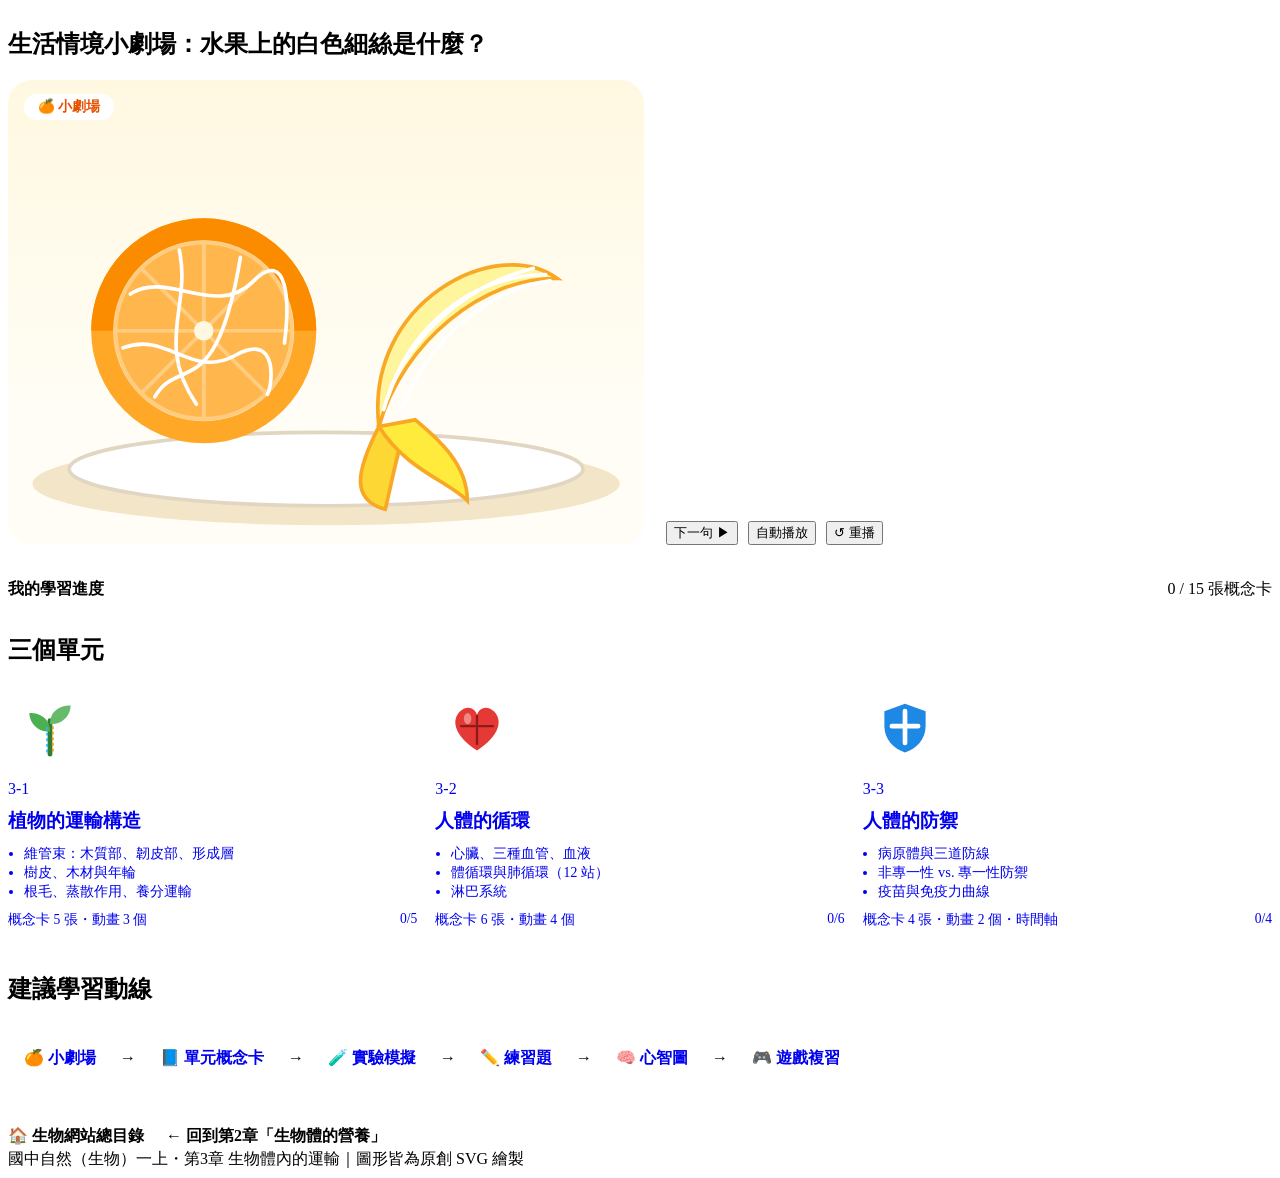
==== index.html @ ea19bff1 "Add files via upload" ====
<!DOCTYPE html>
<html lang="zh-Hant">
<head>
<meta charset="UTF-8">
<meta name="viewport" content="width=device-width, initial-scale=1">
<title>第3章 生物體內的運輸｜互動學習網站</title>
<link rel="stylesheet" href="css/style.css">
<script src="https://batyunching.github.io/bio/js/account.js" data-chapter="ch3" data-prefix="ch3."></script>
<style>
  /* ---------- 小劇場 ---------- */
  .theater{ display:grid; grid-template-columns:1.05fr 1fr; gap:22px; align-items:stretch; }
  @media (max-width:860px){ .theater{ grid-template-columns:1fr; } }
  .stage{
    background:linear-gradient(180deg,#FFF8E1 0%,#FFFDF5 70%); border-radius:24px; position:relative;
    box-shadow:var(--shadow); overflow:hidden; min-height:360px; display:flex; align-items:center; justify-content:center;
  }
  .stage svg.scene{ width:100%; height:auto; display:block; }
  .stage .label{ position:absolute; left:16px; top:14px; background:#fff; border-radius:999px; padding:4px 14px; font-weight:900; color:#E65100; box-shadow:var(--shadow); font-size:.85rem; }
  .strand{ stroke:#FFFFFF; stroke-width:3; fill:none; stroke-linecap:round; transition:stroke .6s, stroke-width .6s; }
  .reveal .strand{ stroke:#29B6F6; stroke-width:4.5; filter:drop-shadow(0 0 4px rgba(41,182,246,.8)); }
  .vb-tag{ opacity:0; transition:opacity .6s .3s; }
  .reveal .vb-tag{ opacity:1; }
  .float{ animation:float 3s ease-in-out infinite; transform-box:fill-box; transform-origin:center; }
  @keyframes float{ 50%{ transform:translateY(-6px); } }

  .dialog{ display:flex; flex-direction:column; gap:12px; }
  .lines{ flex:1; display:flex; flex-direction:column; gap:12px; min-height:300px; }
  .line{ display:flex; gap:10px; align-items:flex-end; animation:pop .35s ease both; }
  .line.right{ flex-direction:row-reverse; }
  .line .who{ flex:0 0 auto; text-align:center; font-size:.7rem; font-weight:700; color:var(--c-muted); }
  .line .who svg{ display:block; }
  .bubble{ background:#fff; border-radius:18px; padding:12px 16px; box-shadow:var(--shadow); max-width:80%; position:relative; }
  .line.right .bubble{ background:#FFF3E0; }
  .line.drop .bubble{ background:#E1F5FE; border:2px solid #29B6F6; }
  .bubble b{ color:#0277BD; font-size:1.15em; }
  @keyframes pop{ from{ opacity:0; transform:translateY(12px) scale(.96);} to{ opacity:1; transform:none; } }
  .dialog-ctrl{ display:flex; gap:10px; flex-wrap:wrap; }

  /* ---------- 單元卡 ---------- */
  .units{ display:grid; grid-template-columns:repeat(3,1fr); gap:18px; }
  @media (max-width:900px){ .units{ grid-template-columns:1fr; } }
  .unit-card{ border-top:8px solid var(--u); display:flex; flex-direction:column; gap:10px; text-decoration:none; transition:transform .2s; }
  .unit-card:hover{ transform:translateY(-4px); }
  .unit-card .icon{ width:84px; height:84px; border-radius:22px; background:var(--u-l); display:flex; align-items:center; justify-content:center; }
  .unit-card h3{ margin:0; color:var(--u-d); }
  .unit-card .tag{ align-self:flex-start; }
  .unit-card ul{ margin:0; padding-left:1.1em; color:var(--c-muted); font-size:.9rem; }
  .unit-card .meta{ display:flex; justify-content:space-between; font-size:.85rem; color:var(--c-muted); }

  .overall{ display:flex; align-items:center; gap:16px; flex-wrap:wrap; }
  .overall .progress{ flex:1; min-width:200px; height:20px; }
  .overall .progress > span{ background:linear-gradient(90deg,var(--c-plant),var(--c-blood),var(--c-defense)); }

  .path{ display:flex; gap:8px; flex-wrap:wrap; align-items:center; }
  .path a{ text-decoration:none; background:#fff; border:2px solid var(--c-line); border-radius:16px; padding:10px 16px; font-weight:700; min-height:48px; display:flex; align-items:center; gap:6px; }
  .path a:hover{ border-color:var(--c-text); }
  .path .arrow{ color:var(--c-muted); font-weight:900; }
  section{ margin-top:34px; }
  .sec-title{ display:flex; align-items:center; gap:10px; }
  .ch2-link{ display:inline-flex; align-items:center; gap:6px; color:var(--c-muted); font-weight:700; text-decoration:none; border-bottom:2px dashed var(--c-line); padding-bottom:2px; }
</style>
</head>
<body data-page="home" data-root="./">

<main class="wrap">

  <!-- ===== 小劇場 ===== -->
  <section style="margin-top:0">
    <div class="sec-title"><h1>生活情境小劇場：水果上的白色細絲是什麼？</h1></div>
    <div class="theater">
      <div class="stage" id="stage">
        <span class="label">🍊 小劇場</span>
        <svg class="scene" viewBox="0 0 520 380" role="img" aria-label="剝開的橘子與香蕉，表面有白色細絲">
          <!-- 桌面 -->
          <ellipse cx="260" cy="330" rx="240" ry="34" fill="#F3E5C8"/>
          <!-- 盤子 -->
          <ellipse cx="260" cy="318" rx="210" ry="30" fill="#fff" stroke="#E0D6C2" stroke-width="3"/>

          <!-- 橘子（剝開一半） -->
          <g transform="translate(160 205)">
            <circle r="92" fill="#FFA726"/>
            <path d="M-92 0 a92 92 0 0 1 184 0 z" fill="#FB8C00"/>
            <circle r="74" fill="#FFE0B2"/>
            <!-- 果瓣 -->
            <g stroke="#FFCC80" stroke-width="3" fill="#FFB74D">
              <path d="M0 0 L0 -72 A72 72 0 0 1 51 -51 Z"/>
              <path d="M0 0 L51 -51 A72 72 0 0 1 72 0 Z"/>
              <path d="M0 0 L72 0 A72 72 0 0 1 51 51 Z"/>
              <path d="M0 0 L51 51 A72 72 0 0 1 0 72 Z"/>
              <path d="M0 0 L0 72 A72 72 0 0 1 -51 51 Z"/>
              <path d="M0 0 L-51 51 A72 72 0 0 1 -72 0 Z"/>
              <path d="M0 0 L-72 0 A72 72 0 0 1 -51 -51 Z"/>
              <path d="M0 0 L-51 -51 A72 72 0 0 1 0 -72 Z"/>
            </g>
            <!-- 白色細絲（維管束） -->
            <path class="strand" d="M-60 -30 C-30 -50 10 -10 40 -40 S70 -20 66 10"/>
            <path class="strand" d="M-66 14 C-30 0 -10 40 26 20 S56 46 52 52"/>
            <path class="strand" d="M-40 54 C-20 20 10 60 30 -60"/>
            <path class="strand" d="M-20 -66 C-10 -20 -40 10 -6 60"/>
            <circle r="8" fill="#FFF8E1"/>
          </g>

          <!-- 香蕉（剝開） -->
          <g transform="translate(370 230) rotate(-18)">
            <path d="M-80 30 C-60 -70 60 -90 96 -40 C40 -60 -40 -30 -80 30 Z" fill="#FFF59D" stroke="#F9A825" stroke-width="3"/>
            <!-- 果皮 -->
            <path d="M-80 30 C-110 60 -120 80 -96 96 C-80 70 -70 50 -60 40 Z" fill="#FDD835" stroke="#F9A825" stroke-width="3"/>
            <path d="M-80 30 C-70 70 -40 90 -30 110 C-20 80 -40 50 -50 34 Z" fill="#FFEB3B" stroke="#F9A825" stroke-width="3"/>
            <!-- 香蕉絲 -->
            <path class="strand" d="M-66 10 C-30 -40 30 -64 88 -46"/>
            <path class="strand" d="M-58 22 C-20 -24 40 -50 90 -40"/>
            <path class="strand" d="M-72 18 C-40 -30 20 -58 80 -54"/>
          </g>

          <!-- 標籤：維管束 -->
          <g class="vb-tag">
            <rect x="170" y="22" width="180" height="46" rx="23" fill="#0277BD"/>
            <text x="260" y="53" text-anchor="middle" font-size="24" font-weight="900" fill="#fff">維管束！</text>
            <path d="M200 68 L170 120" stroke="#0277BD" stroke-width="3" stroke-dasharray="6 5"/>
            <path d="M330 68 L380 150" stroke="#0277BD" stroke-width="3" stroke-dasharray="6 5"/>
          </g>
        </svg>
      </div>

      <div class="dialog card">
        <div class="lines" id="lines" aria-live="polite"></div>
        <div class="dialog-ctrl">
          <button class="btn" id="btnNext">下一句 ▶</button>
          <button class="btn ghost" id="btnAuto">自動播放</button>
          <button class="btn ghost" id="btnReplay">↺ 重播</button>
        </div>
      </div>
    </div>
  </section>

  <!-- ===== 學習進度 ===== -->
  <section>
    <div class="card overall">
      <strong>我的學習進度</strong>
      <div class="progress" aria-label="全章概念卡完成度"><span id="pAll"></span></div>
      <span id="pAllText">0 / 15 張概念卡</span>
    </div>
  </section>

  <!-- ===== 單元入口 ===== -->
  <section>
    <h2>三個單元</h2>
    <div class="units">
      <a class="card unit-card unit-31" href="unit3-1.html">
        <div class="icon">
          <svg viewBox="0 0 64 64" width="60" height="60" aria-hidden="true">
            <path d="M32 60 V24" stroke="#2E7D32" stroke-width="5" stroke-linecap="round"/>
            <path d="M32 36 C16 36 10 24 10 16 C22 16 32 22 32 36Z" fill="#4CAF50"/>
            <path d="M32 28 C48 28 54 16 54 8 C42 8 32 14 32 28Z" fill="#66BB6A"/>
            <path d="M29 58 V30" stroke="#29B6F6" stroke-width="2" stroke-dasharray="3 3"/>
            <path d="M35 30 V58" stroke="#FF9800" stroke-width="2" stroke-dasharray="3 3"/>
          </svg>
        </div>
        <span class="tag">3-1</span>
        <h3>植物的運輸構造</h3>
        <ul><li>維管束：木質部、韌皮部、形成層</li><li>樹皮、木材與年輪</li><li>根毛、蒸散作用、養分運輸</li></ul>
        <div class="meta"><span>概念卡 5 張・動畫 3 個</span><span id="p31t">0/5</span></div>
        <div class="progress"><span id="p31"></span></div>
      </a>

      <a class="card unit-card unit-32" href="unit3-2.html">
        <div class="icon">
          <svg viewBox="0 0 64 64" width="60" height="60" aria-hidden="true">
            <path d="M32 56 C8 40 4 24 14 14 C22 7 30 11 32 18 C34 11 42 7 50 14 C60 24 56 40 32 56Z" fill="#E53935"/>
            <path d="M32 18 V50" stroke="#8E1B1B" stroke-width="2.5"/>
            <path d="M14 30 H50" stroke="#8E1B1B" stroke-width="2.5"/>
            <ellipse cx="22" cy="22" rx="4" ry="6" fill="#fff" opacity=".4"/>
          </svg>
        </div>
        <span class="tag">3-2</span>
        <h3>人體的循環</h3>
        <ul><li>心臟、三種血管、血液</li><li>體循環與肺循環（12 站）</li><li>淋巴系統</li></ul>
        <div class="meta"><span>概念卡 6 張・動畫 4 個</span><span id="p32t">0/6</span></div>
        <div class="progress"><span id="p32"></span></div>
      </a>

      <a class="card unit-card unit-33" href="unit3-3.html">
        <div class="icon">
          <svg viewBox="0 0 64 64" width="60" height="60" aria-hidden="true">
            <path d="M32 6 L54 14 V30 C54 44 44 54 32 58 C20 54 10 44 10 30 V14Z" fill="#1E88E5"/>
            <path d="M32 14 V48 M18 30 H46" stroke="#fff" stroke-width="5" stroke-linecap="round"/>
          </svg>
        </div>
        <span class="tag">3-3</span>
        <h3>人體的防禦</h3>
        <ul><li>病原體與三道防線</li><li>非專一性 vs. 專一性防禦</li><li>疫苗與免疫力曲線</li></ul>
        <div class="meta"><span>概念卡 4 張・動畫 2 個・時間軸</span><span id="p33t">0/4</span></div>
        <div class="progress"><span id="p33"></span></div>
      </a>
    </div>
  </section>

  <!-- ===== 學習動線 ===== -->
  <section>
    <h2>建議學習動線</h2>
    <div class="path">
      <a href="#">🍊 小劇場</a><span class="arrow">→</span>
      <a href="unit3-1.html">📘 單元概念卡</a><span class="arrow">→</span>
      <a href="lab.html">🧪 實驗模擬</a><span class="arrow">→</span>
      <a href="quiz.html">✏️ 練習題</a><span class="arrow">→</span>
      <a href="mindmap.html">🧠 心智圖</a><span class="arrow">→</span>
      <a href="games/index.html">🎮 遊戲複習</a>
    </div>
  </section>

  <section class="secondary">
    <a class="ch2-link" href="https://batyunching.github.io/bio/">🏠 生物網站總目錄</a>
    <a class="ch2-link" id="ch2Link" href="#" style="margin-left:18px">← 回到第2章「生物體的營養」</a>
  </section>
</main>

<div class="footer">國中自然（生物）一上・第3章 生物體內的運輸｜圖形皆為原創 SVG 繪製</div>

<script src="js/common.js"></script>
<script>
(function(){
  var M = CH3.mascots;
  // 原創學生角色
  function kid(color, hair, size){
    size = size || 52;
    return '<svg viewBox="0 0 64 64" width="'+size+'" height="'+size+'" aria-hidden="true">' +
      '<circle cx="32" cy="34" r="22" fill="#FFE0BD"/>' +
      '<path d="'+hair+'" fill="'+color+'"/>' +
      '<circle cx="25" cy="36" r="2.6" fill="#1B2A3A"/><circle cx="39" cy="36" r="2.6" fill="#1B2A3A"/>' +
      '<path d="M27 44 q5 4 10 0" stroke="#1B2A3A" stroke-width="2.2" fill="none" stroke-linecap="round"/>' +
      '<circle cx="20" cy="42" r="3" fill="#FF8A80" opacity=".5"/><circle cx="44" cy="42" r="3" fill="#FF8A80" opacity=".5"/>' +
      '</svg>';
  }
  var CAST = {
    qing: { name:'小晴', side:'left',  face: kid('#5D4037','M10 32 C10 12 54 12 54 32 C50 22 40 18 32 22 C24 18 14 22 10 32Z M8 30 C6 46 12 54 14 56 L16 34Z M56 30 C58 46 52 54 50 56 L48 34Z') },
    zhe:  { name:'阿哲', side:'right', face: kid('#212121','M10 30 C12 10 52 10 54 30 C46 20 38 24 32 18 C26 24 18 20 10 30Z') },
    drop: { name:'小水滴', side:'left', face: M.drop(52), cls:'drop' }
  };
  var SCRIPT = [
    ['qing','好多水果喔！我們一起吃吧～'],
    ['zhe','剝橘子最麻煩的就是這些白白的細絲，我每次都要一條一條撕掉。'],
    ['qing','我媽說橘子上的細絲含有纖維和營養，不要撕掉比較好喔！'],
    ['zhe','那我改吃香蕉好了……咦？香蕉上也有苦苦澀澀的絲！'],
    ['drop','很多水果上都有這些細絲喔！它們對水果的生長發育非常重要。'],
    ['drop','不只水果，葉片和花瓣上的紋路也藏著這種「管道」。它的名字叫做 <b>維管束</b>！'],
    ['drop','它到底怎麼運送水分和養分呢？一起進入 <b>3-1 植物的運輸構造</b> 找答案吧！']
  ];
  var linesEl = document.getElementById('lines'), stage = document.getElementById('stage');
  var idx = 0, timer = null;
  var btnNext = document.getElementById('btnNext'), btnAuto = document.getElementById('btnAuto');

  function show(){
    if(idx >= SCRIPT.length) return;
    var s = SCRIPT[idx], c = CAST[s[0]];
    var div = document.createElement('div');
    div.className = 'line ' + c.side + (c.cls ? ' ' + c.cls : '');
    div.innerHTML = '<div class="who">'+c.face+c.name+'</div><div class="bubble">'+s[1]+'</div>';
    linesEl.appendChild(div);
    // 只保留最近 4 句，避免版面過長
    while(linesEl.children.length > 4) linesEl.removeChild(linesEl.firstChild);
    if(idx === 5) stage.classList.add('reveal');
    idx++;
    if(idx >= SCRIPT.length){
      stopAuto();
      btnNext.textContent = '進入 3-1 ▶';
    }
  }
  function stopAuto(){ clearInterval(timer); timer = null; btnAuto.textContent = '自動播放'; }
  btnNext.addEventListener('click', function(){
    if(idx >= SCRIPT.length){ location.href = 'unit3-1.html'; return; }
    stopAuto(); show();
  });
  btnAuto.addEventListener('click', function(){
    if(timer){ stopAuto(); return; }
    if(idx >= SCRIPT.length) replay();
    btnAuto.textContent = '⏸ 暫停';
    show(); timer = setInterval(show, 2600);
  });
  function replay(){
    stopAuto(); idx = 0; linesEl.innerHTML = ''; stage.classList.remove('reveal');
    btnNext.textContent = '下一句 ▶'; show();
  }
  document.getElementById('btnReplay').addEventListener('click', replay);
  show();

  // 進度
  function bar(id, p){
    var pct = p.total ? Math.round(p.done / p.total * 100) : 0;
    document.getElementById(id).style.width = pct + '%';
    var t = document.getElementById(id + 't'); if(t) t.textContent = p.done + '/' + p.total;
  }
  setTimeout(function(){
    bar('p31', CH3.progress.unit('3-1'));
    bar('p32', CH3.progress.unit('3-2'));
    bar('p33', CH3.progress.unit('3-3'));
    var all = CH3.progress.total();
    document.getElementById('pAll').style.width = (all.total ? Math.round(all.done/all.total*100) : 0) + '%';
    document.getElementById('pAllText').textContent = all.done + ' / ' + all.total + ' 張概念卡';
  }, 200);

  document.getElementById('ch2Link').href = CH3.CH2_URL;
})();
</script>
</body>
</html>
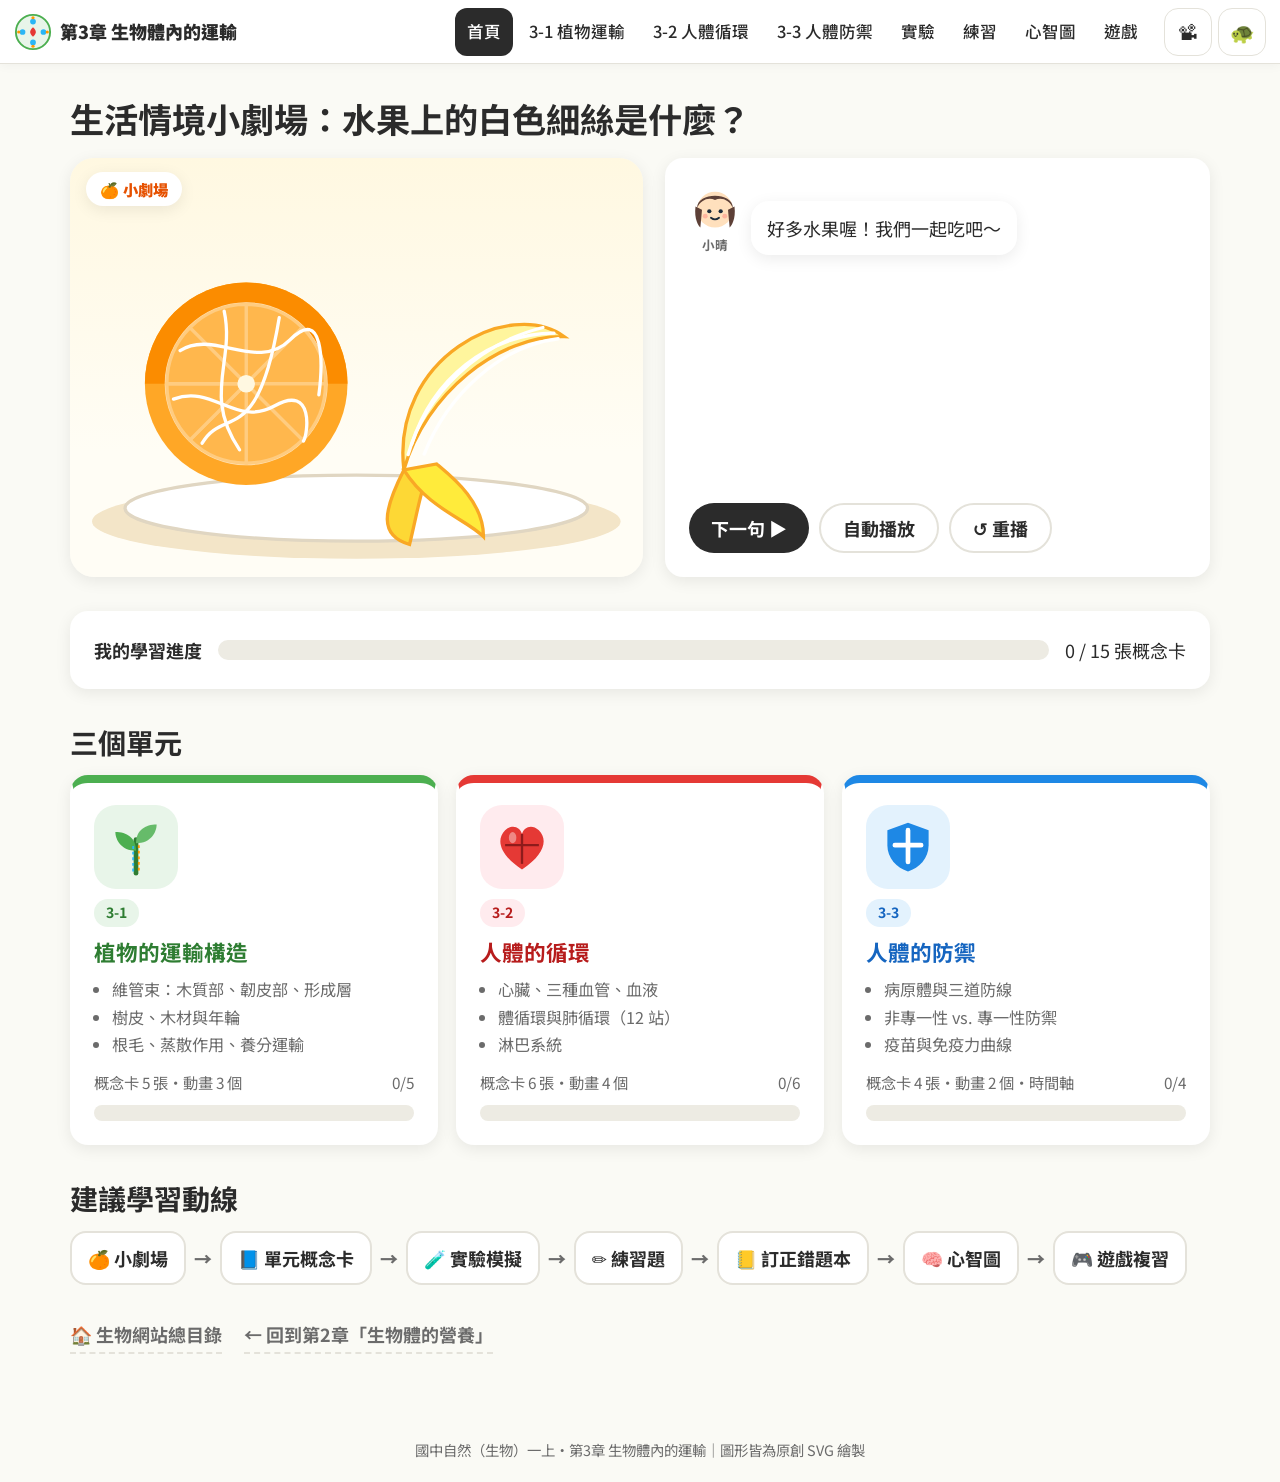
==== commit 46084262: "Add files via upload" ====
--- a/index.html
+++ b/index.html
@@ -203,6 +203,7 @@
       <a href="unit3-1.html">📘 單元概念卡</a><span class="arrow">→</span>
       <a href="lab.html">🧪 實驗模擬</a><span class="arrow">→</span>
       <a href="quiz.html">✏️ 練習題</a><span class="arrow">→</span>
+      <a href="wrongbook.html">📒 訂正錯題本</a><span class="arrow">→</span>
       <a href="mindmap.html">🧠 心智圖</a><span class="arrow">→</span>
       <a href="games/index.html">🎮 遊戲複習</a>
     </div>
--- a/css/style.css
+++ b/css/style.css
@@ -0,0 +1,269 @@
+/* =========================================================
+   第3章 生物體內的運輸 — 共用樣式
+   ========================================================= */
+@import url('https://fonts.googleapis.com/css2?family=Noto+Sans+TC:wght@400;500;700;900&display=swap');
+
+:root{
+  --c-plant:#4CAF50;   --c-plant-l:#E8F5E9; --c-plant-d:#2E7D32;
+  --c-blood:#E53935;   --c-blood-l:#FFEBEE; --c-blood-d:#B71C1C;
+  --c-defense:#1E88E5; --c-defense-l:#E3F2FD; --c-defense-d:#1565C0;
+  --c-water:#29B6F6;   --c-food:#FF9800;
+  --c-oxy:#E53935;     --c-deoxy:#8E1B1B;
+  --c-bg:#FAFAF5;      --c-card:#FFFFFF;
+  --c-text:#2B2B2B;    --c-muted:#6B6B6B; --c-line:#E4E2DA;
+  --c-ok:#2E7D32;      --c-ng:#C62828;
+  --radius:18px; --shadow:0 4px 16px rgba(0,0,0,.08);
+  --fs:18px; --nav-h:64px;
+  --font:'Noto Sans TC','PingFang TC','Microsoft JhengHei','Heiti TC',system-ui,sans-serif;
+}
+html.projector{ --fs:23.4px; }      /* 18px × 1.3 */
+html.projector .secondary{ display:none !important; }
+
+*{ box-sizing:border-box; }
+html{ font-size:var(--fs); }
+body{
+  margin:0; font-family:var(--font); color:var(--c-text);
+  background:var(--c-bg); line-height:1.7;
+  padding-top:var(--nav-h);
+}
+h1,h2,h3{ line-height:1.35; margin:.2em 0 .5em; }
+h1{ font-size:1.9rem; } h2{ font-size:1.56rem; } h3{ font-size:1.2rem; }
+a{ color:inherit; }
+img,svg{ max-width:100%; }
+.wrap{ max-width:1180px; margin:0 auto; padding:24px 20px 64px; }
+
+/* ---------- 減少動態 ---------- */
+html.reduce-motion *, html.reduce-motion *::before, html.reduce-motion *::after{
+  animation-duration:.001s !important; animation-iteration-count:1 !important;
+  transition-duration:.001s !important;
+}
+@media (prefers-reduced-motion: reduce){
+  html:not(.allow-motion) *{ animation-duration:.001s !important; transition-duration:.001s !important; }
+}
+
+/* ---------- 頂部導覽列 ---------- */
+.topnav{
+  position:fixed; inset:0 0 auto 0; height:var(--nav-h); z-index:100;
+  background:#fff; border-bottom:1px solid var(--c-line);
+  display:flex; align-items:center; gap:8px; padding:0 14px;
+  box-shadow:0 2px 10px rgba(0,0,0,.04);
+}
+.topnav .brand{ display:flex; align-items:center; gap:8px; font-weight:900; text-decoration:none; white-space:nowrap; font-size:1rem; }
+.topnav .brand svg{ width:38px; height:38px; }
+.topnav .links{ display:flex; gap:4px; margin-left:auto; align-items:center; }
+.topnav .links a{
+  text-decoration:none; padding:8px 12px; border-radius:12px; font-weight:500;
+  min-height:48px; display:flex; align-items:center; font-size:.92rem; white-space:nowrap;
+}
+.topnav .links a:hover{ background:#F1F0EA; }
+.topnav .links a.active{ background:var(--c-text); color:#fff; }
+.topnav .links a[data-unit="3-1"].active{ background:var(--c-plant); }
+.topnav .links a[data-unit="3-2"].active{ background:var(--c-blood); }
+.topnav .links a[data-unit="3-3"].active{ background:var(--c-defense); }
+.topnav .tools{ display:flex; gap:6px; margin-left:6px; }
+.icon-btn{
+  min-width:48px; min-height:48px; border-radius:14px; border:1px solid var(--c-line);
+  background:#fff; cursor:pointer; font-size:1.1rem; display:flex; align-items:center; justify-content:center;
+  font-family:inherit; color:inherit;
+}
+.icon-btn[aria-pressed="true"]{ background:var(--c-text); color:#fff; border-color:var(--c-text); }
+.hamburger{ display:none; }
+@media (max-width:1100px){
+  .hamburger{ display:flex; margin-left:auto; }
+  .topnav .links{
+    position:fixed; top:var(--nav-h); right:0; left:0; flex-direction:column; align-items:stretch;
+    background:#fff; padding:10px; border-bottom:1px solid var(--c-line);
+    box-shadow:var(--shadow); display:none; margin:0;
+  }
+  .topnav.open .links{ display:flex; }
+  .topnav .links a{ font-size:1rem; }
+}
+
+/* ---------- 按鈕 ---------- */
+.btn{
+  display:inline-flex; align-items:center; justify-content:center; gap:8px;
+  min-height:48px; min-width:48px; padding:10px 22px; border-radius:999px;
+  border:none; cursor:pointer; font-family:inherit; font-size:1rem; font-weight:700;
+  background:var(--c-text); color:#fff; text-decoration:none; transition:transform .15s, box-shadow .15s;
+}
+.btn:hover{ transform:translateY(-2px); box-shadow:var(--shadow); }
+.btn:active{ transform:translateY(0); }
+.btn.ghost{ background:#fff; color:var(--c-text); border:2px solid var(--c-line); }
+.btn.plant{ background:var(--c-plant); } .btn.blood{ background:var(--c-blood); } .btn.defense{ background:var(--c-defense); }
+.btn:disabled{ opacity:.45; cursor:not-allowed; transform:none; box-shadow:none; }
+
+/* ---------- 卡片 ---------- */
+.card{
+  background:var(--c-card); border-radius:var(--radius); box-shadow:var(--shadow);
+  padding:22px; border:2px solid transparent;
+}
+.unit-31{ --u:var(--c-plant); --u-l:var(--c-plant-l); --u-d:var(--c-plant-d); }
+.unit-32{ --u:var(--c-blood); --u-l:var(--c-blood-l); --u-d:var(--c-blood-d); }
+.unit-33{ --u:var(--c-defense); --u-l:var(--c-defense-l); --u-d:var(--c-defense-d); }
+.tag{
+  display:inline-block; padding:2px 12px; border-radius:999px; font-size:.78rem; font-weight:700;
+  background:var(--u-l,#eee); color:var(--u-d,#333);
+}
+.kw{ color:var(--u-d,#333); font-weight:700; }
+
+/* ---------- 進度條 ---------- */
+.progress{ height:16px; background:#EDEBE3; border-radius:999px; overflow:hidden; }
+.progress > span{ display:block; height:100%; width:0; border-radius:999px; background:var(--u,var(--c-text)); transition:width .8s ease; }
+
+/* ---------- 共用：頁首橫幅 ---------- */
+.page-hero{ border-radius:24px; padding:28px; color:#fff; background:var(--u,#444); margin-bottom:24px; position:relative; overflow:hidden; }
+.page-hero p{ margin:0; opacity:.95; }
+
+/* ---------- 建置中佔位 ---------- */
+.coming{ text-align:center; padding:40px 20px; }
+.coming ul{ text-align:left; display:inline-block; margin:10px auto 0; }
+
+/* ---------- 頁尾 ---------- */
+.footer{ text-align:center; color:var(--c-muted); font-size:.8rem; padding:20px; }
+
+/* ---------- 提示框 ---------- */
+.toast{
+  position:fixed; left:50%; bottom:28px; transform:translateX(-50%) translateY(120%);
+  background:#2B2B2B; color:#fff; padding:12px 22px; border-radius:999px; z-index:200;
+  transition:transform .3s; font-weight:500; max-width:90vw;
+}
+.toast.show{ transform:translateX(-50%) translateY(0); }
+
+/* ---------- 色盲友善標記 ---------- */
+.sym-water::before{ content:"▲ "; } .sym-food::before{ content:"● "; }
+.sym-oxy::before{ content:"O₂+ "; } .sym-deoxy::before{ content:"O₂− "; }
+
+.visually-hidden{ position:absolute !important; width:1px; height:1px; overflow:hidden; clip:rect(0 0 0 0); }
+
+/* =========================================================
+   單元頁（第2階段）
+   ========================================================= */
+.unit-hero{ display:flex; align-items:center; gap:22px; flex-wrap:wrap; }
+.unit-hero .txt{ flex:1; min-width:240px; }
+.unit-hero .mini{ background:rgba(255,255,255,.22); border-radius:16px; padding:12px 16px; min-width:220px; }
+.unit-hero .mini .progress{ background:rgba(255,255,255,.35); height:12px; margin-top:6px; }
+.unit-hero .mini .progress > span{ background:#fff; }
+.toc{ display:flex; gap:8px; flex-wrap:wrap; margin:0 0 8px; }
+.toc a{ text-decoration:none; padding:6px 14px; border-radius:999px; background:#fff; border:2px solid var(--c-line); font-weight:700; font-size:.85rem; min-height:40px; display:inline-flex; align-items:center; }
+.toc a:hover{ border-color:var(--u); color:var(--u-d); }
+
+.block-title{ display:flex; align-items:center; gap:10px; margin:36px 0 14px; scroll-margin-top:calc(var(--nav-h) + 12px); }
+.block-title .num{ width:40px; height:40px; border-radius:12px; background:var(--u); color:#fff; display:flex; align-items:center; justify-content:center; font-weight:900; flex:0 0 auto; }
+.block-title h2{ margin:0; font-size:1.35rem; }
+.block-title .kind{ font-size:.75rem; font-weight:700; color:var(--u-d); background:var(--u-l); padding:2px 10px; border-radius:999px; }
+
+/* ---------- 翻面概念卡 ---------- */
+.cards{ display:grid; grid-template-columns:repeat(auto-fit,minmax(320px,1fr)); gap:18px; }
+.concept{ perspective:1400px; cursor:pointer; display:flex; }
+.concept .inner{ flex:1; }
+.concept .inner{ display:grid; transition:transform .6s cubic-bezier(.3,.7,.3,1); transform-style:preserve-3d; }
+.concept.flipped .inner{ transform:rotateY(180deg); }
+.concept .face{
+  grid-area:1/1; backface-visibility:hidden; -webkit-backface-visibility:hidden;
+  background:#fff; border-radius:var(--radius); box-shadow:var(--shadow); border:3px solid var(--u-l);
+  padding:22px; display:flex; flex-direction:column; min-height:260px; position:relative;
+}
+.concept .front{ align-items:center; justify-content:center; text-align:center; gap:10px; background:linear-gradient(160deg,#fff 55%,var(--u-l)); }
+.concept .front .ic{ width:110px; height:110px; }
+.concept .front h3{ font-size:1.5rem; color:var(--u-d); margin:0; }
+.concept .front .hint{ color:var(--c-muted); font-size:.8rem; }
+.concept .back{ transform:rotateY(180deg); border-color:var(--u); }
+.concept .back h3{ color:var(--u-d); margin:0 0 6px; font-size:1.15rem; }
+.concept .back ul{ margin:0 0 12px; padding-left:1.15em; }
+.concept .back li{ margin:4px 0; }
+.concept .back .ft{ margin-top:auto; display:flex; justify-content:space-between; align-items:center; gap:8px; }
+.concept .back .ft small{ color:var(--c-muted); }
+.got{
+  min-height:48px; padding:8px 16px; border-radius:999px; border:2px solid var(--u); background:#fff; color:var(--u-d);
+  font-family:inherit; font-weight:900; font-size:.95rem; cursor:pointer;
+}
+.got[aria-pressed="true"]{ background:var(--u); color:#fff; }
+.done-badge{ position:absolute; right:14px; top:14px; background:var(--u); color:#fff; border-radius:999px; padding:2px 10px; font-size:.75rem; font-weight:900; display:none; }
+.concept.done .done-badge{ display:block; }
+.kw{ color:var(--u-d); font-weight:900; background:linear-gradient(transparent 62%, var(--u-l) 62%); }
+.mini-table{ width:100%; border-collapse:collapse; font-size:.82rem; margin:4px 0 10px; }
+.mini-table th,.mini-table td{ border:1px solid var(--c-line); padding:4px 6px; text-align:center; }
+.mini-table th{ background:var(--u-l); color:var(--u-d); }
+
+/* ---------- 互動動畫面板 ---------- */
+.anim{ background:#fff; border-radius:24px; box-shadow:var(--shadow); padding:20px; border:3px solid var(--u-l); }
+.anim .bar{ display:flex; gap:10px; flex-wrap:wrap; align-items:center; margin-bottom:14px; }
+.anim .bar .sp{ flex:1; }
+.seg{ display:inline-flex; background:#F1F0EA; border-radius:999px; padding:4px; gap:4px; flex-wrap:wrap; }
+.seg button{ min-height:44px; padding:6px 16px; border-radius:999px; border:none; background:transparent; font-family:inherit; font-weight:700; font-size:.92rem; cursor:pointer; color:inherit; }
+.seg button[aria-pressed="true"]{ background:var(--u); color:#fff; box-shadow:0 2px 8px rgba(0,0,0,.15); }
+.anim-body{ display:grid; grid-template-columns:1.4fr 1fr; gap:18px; align-items:start; }
+@media (max-width:860px){ .anim-body{ grid-template-columns:1fr; } }
+.stagebox{ background:#FBFBF7; border-radius:18px; border:1px solid var(--c-line); overflow:hidden; position:relative; }
+.stagebox svg{ display:block; width:100%; height:auto; }
+.info{ background:var(--u-l); border-radius:18px; padding:16px 18px; min-height:120px; }
+.info h3{ margin:0 0 6px; color:var(--u-d); }
+.info p{ margin:.3em 0; }
+.legend{ display:flex; gap:14px; flex-wrap:wrap; font-size:.85rem; margin-top:10px; color:var(--c-muted); }
+.legend i{ display:inline-block; width:14px; height:14px; border-radius:4px; vertical-align:-2px; margin-right:4px; }
+.range{ display:flex; align-items:center; gap:10px; flex-wrap:wrap; }
+.range input[type=range]{ width:220px; height:36px; accent-color:var(--u); }
+.steps{ list-style:none; padding:0; margin:8px 0 0; counter-reset:s; }
+.steps li{ counter-increment:s; padding:8px 10px 8px 44px; position:relative; border-radius:12px; margin:6px 0; background:#fff; opacity:.45; transition:opacity .3s, transform .3s; }
+.steps li::before{ content:counter(s); position:absolute; left:10px; top:8px; width:24px; height:24px; border-radius:50%; background:var(--u); color:#fff; font-weight:900; font-size:.8rem; display:flex; align-items:center; justify-content:center; }
+.steps li.on{ opacity:1; transform:translateX(4px); box-shadow:0 2px 8px rgba(0,0,0,.08); }
+.hot{ cursor:pointer; transition:filter .2s, opacity .2s; }
+.hot:hover, .hot.sel{ filter:drop-shadow(0 0 6px rgba(0,0,0,.45)) brightness(1.08); }
+.dim .hot:not(.sel){ opacity:.35; }
+
+.unit-foot{ display:flex; gap:12px; flex-wrap:wrap; justify-content:space-between; margin-top:40px; }
+
+/* =========================================================
+   遊戲（第4階段）
+   ========================================================= */
+.modal-bg{ position:fixed; inset:0; background:rgba(20,24,28,.55); z-index:400; display:flex; align-items:center; justify-content:center; padding:16px; animation:fadeIn .2s; }
+.modal{ background:#fff; border-radius:24px; max-width:640px; width:100%; max-height:92vh; overflow:auto; padding:22px; box-shadow:0 20px 50px rgba(0,0,0,.3); }
+.modal h2{ margin-top:0; }
+.modal .opts{ display:grid; gap:10px; }
+.modal .opt{ text-align:left; min-height:56px; padding:12px 16px; border-radius:14px; border:2px solid var(--c-line); background:#fff; font-family:inherit; font-size:1rem; cursor:pointer; color:inherit; }
+.modal .opt:hover:not(:disabled){ border-color:var(--u,#555); background:var(--u-l,#f5f5f5); }
+.modal .opt.correct{ border-color:var(--c-ok); background:#E8F5E9; } .modal .opt.wrong{ border-color:var(--c-ng); background:#FFEBEE; }
+.modal .fb{ margin-top:12px; padding:12px 14px; border-radius:14px; }
+.modal .fb.ok{ background:#E8F5E9; } .modal .fb.ng{ background:#FFEBEE; }
+@keyframes fadeIn{ from{ opacity:0; } to{ opacity:1; } }
+.game-top{ display:flex; gap:10px; align-items:center; flex-wrap:wrap; margin-bottom:12px; }
+.game-top .stat{ background:#fff; border-radius:14px; padding:6px 14px; font-weight:900; box-shadow:var(--shadow); min-height:44px; display:flex; align-items:center; gap:6px; }
+.game-stage{ background:#fff; border-radius:24px; box-shadow:var(--shadow); padding:12px; position:relative; }
+.game-stage svg, .game-stage canvas{ display:block; width:100%; height:auto; touch-action:manipulation; }
+.badge-pop{ position:fixed; left:50%; top:30%; transform:translate(-50%,-50%) scale(.6); z-index:500; background:#fff; border-radius:24px; padding:22px 30px; text-align:center; box-shadow:0 20px 60px rgba(0,0,0,.35); opacity:0; transition:all .35s; }
+.badge-pop.show{ opacity:1; transform:translate(-50%,-50%) scale(1); }
+.badge-pop .big{ font-size:4rem; }
+.stars{ font-size:2.4rem; letter-spacing:6px; color:#FFB300; text-align:center; }
+.lvl-grid{ display:grid; grid-template-columns:repeat(auto-fill,minmax(170px,1fr)); gap:12px; }
+.lvl{ background:#fff; border:3px solid var(--c-line); border-radius:18px; padding:14px; text-align:left; cursor:pointer; font-family:inherit; color:inherit; min-height:120px; }
+.lvl:hover:not(:disabled){ border-color:var(--u); }
+.lvl:disabled{ opacity:.45; cursor:not-allowed; }
+.lvl b{ display:block; font-size:1.05rem; }
+.lvl .st{ color:#FFB300; font-size:1.2rem; letter-spacing:2px; }
+
+/* ---------- 第2版修正：分欄顯示、點擊顯示答案、排序檢測 ---------- */
+.colsel{ display:flex; flex-wrap:wrap; gap:6px; margin:6px 0 8px; }
+.colsel button{ min-height:40px; padding:4px 14px; border-radius:999px; border:2px solid var(--u,#999); background:#fff; color:var(--u-d,#333); font-family:inherit; font-weight:700; font-size:.88rem; cursor:pointer; }
+.colsel button[aria-pressed="true"]{ background:var(--u,#555); color:#fff; }
+.rv{ cursor:pointer; position:relative; color:transparent !important; background:#FFF8E1; outline:2px dashed #FFB300; outline-offset:-2px; border-radius:6px; transition:color .2s; }
+.rv *{ color:transparent !important; }
+.rv::after{ content:'👆 點我看答案'; position:absolute; inset:0; display:flex; align-items:center; justify-content:center; color:#B26A00; font-size:.85rem; font-weight:700; }
+span.rv{ padding:0 4px; display:inline-block; white-space:nowrap; }
+span.rv::after{ content:'？'; font-size:1rem; }
+.rv.shown{ color:inherit !important; background:#FFFDE7; outline:2px solid #FFE082; }
+.rv.shown *{ color:inherit !important; }
+.rv.shown b, .rv.shown .kw{ color:var(--u-d,#333) !important; }
+.rv.shown::after{ display:none; }
+.sortlist{ list-style:none; padding:0; margin:8px 0; display:grid; gap:8px; }
+.sortlist li{ display:flex; align-items:center; gap:10px; background:#fff; border:2px solid var(--c-line); border-radius:14px; padding:8px 10px; min-height:52px; touch-action:none; user-select:none; cursor:grab; }
+.sortlist li .grip{ font-size:1.2rem; color:var(--c-muted); }
+.sortlist li .tx{ flex:1; }
+.sortlist li .mv{ display:flex; gap:4px; }
+.sortlist li .mv button{ min-width:40px; min-height:40px; border-radius:10px; border:1px solid var(--c-line); background:#FAFAF5; cursor:pointer; font-size:.9rem; }
+.sortlist li.dragging{ opacity:.85; border-color:var(--u); box-shadow:0 8px 20px rgba(0,0,0,.18); transform:scale(1.02); }
+.sortlist li.ok{ border-color:var(--c-ok); background:#E8F5E9; }
+.sortlist li.ng{ border-color:var(--c-ng); background:#FFEBEE; }
+
+/* 遊戲大廳浮動按鈕 */
+.lobby-fab{ position:fixed; right:18px; bottom:18px; z-index:150; box-shadow:0 6px 18px rgba(0,0,0,.25); background:#263238; }
+@media (max-width:600px){ .lobby-fab{ right:10px; bottom:10px; padding:8px 14px; font-size:.9rem; } }
